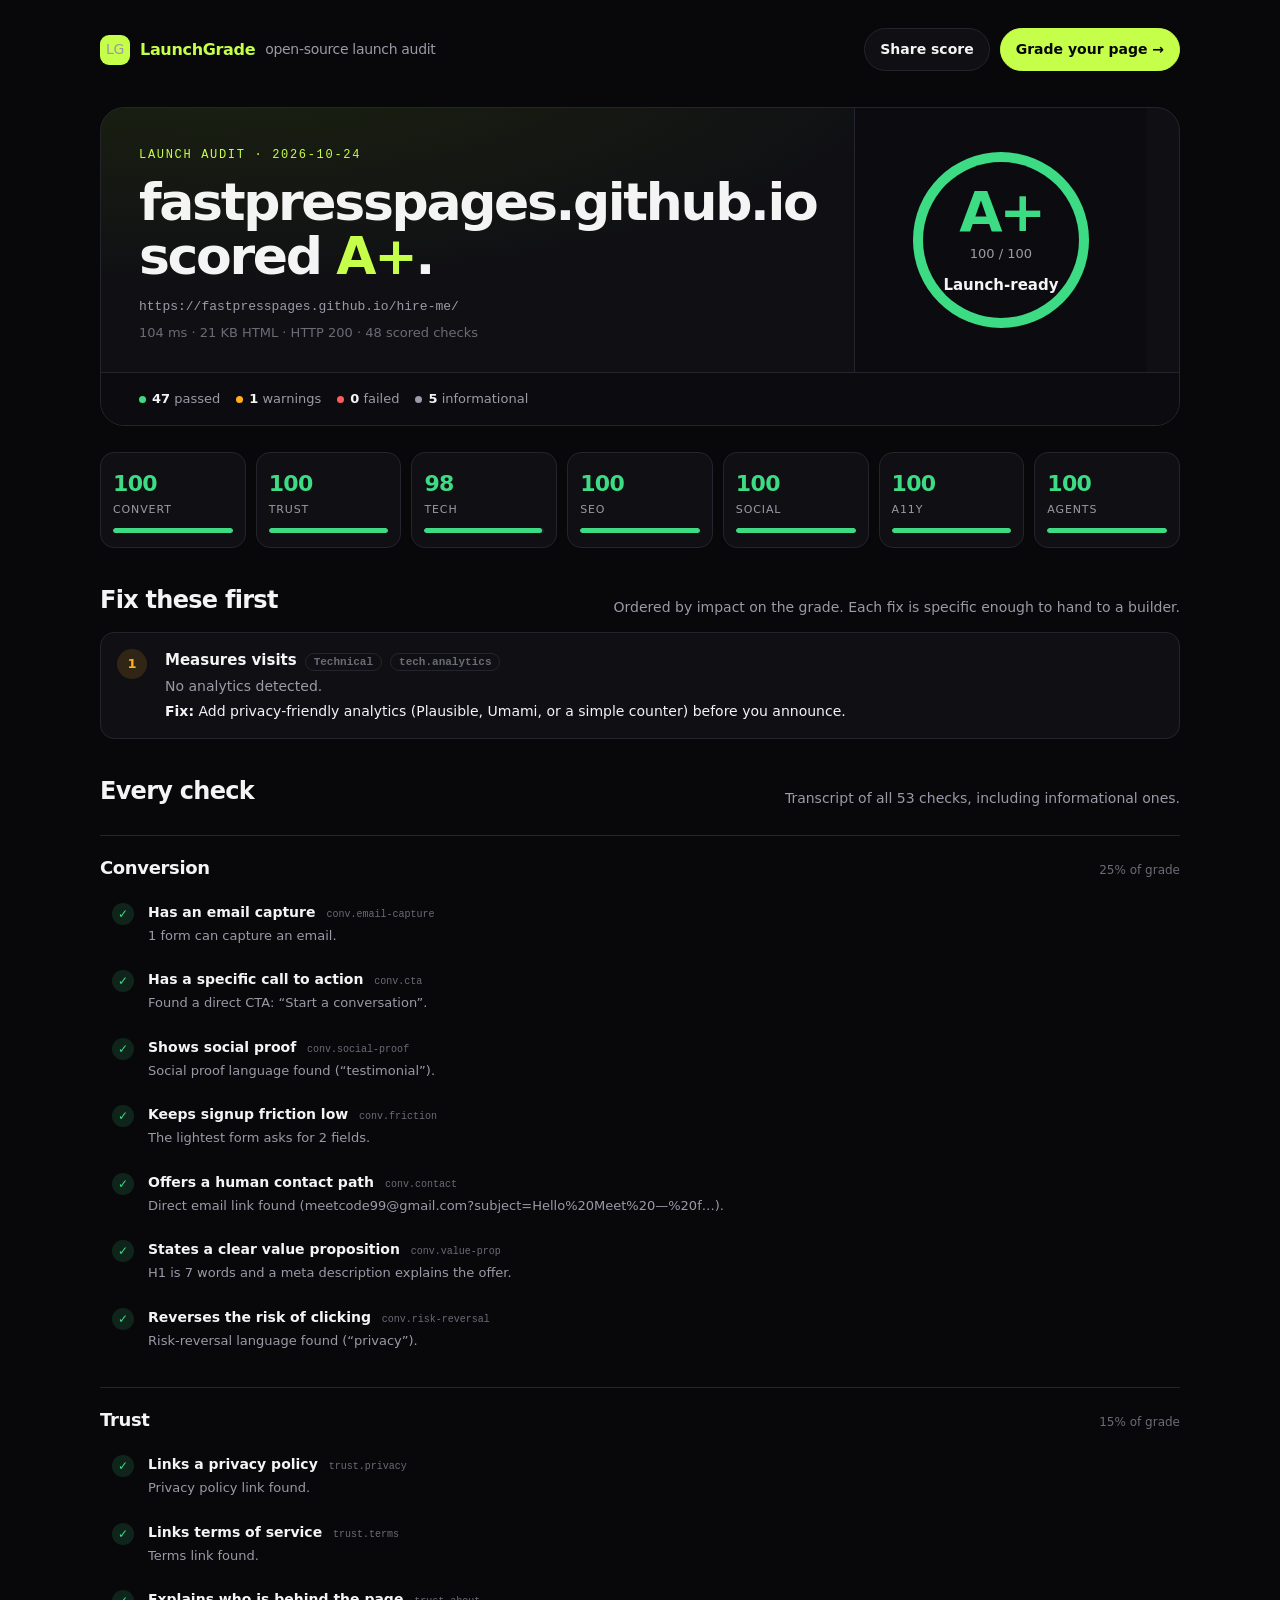
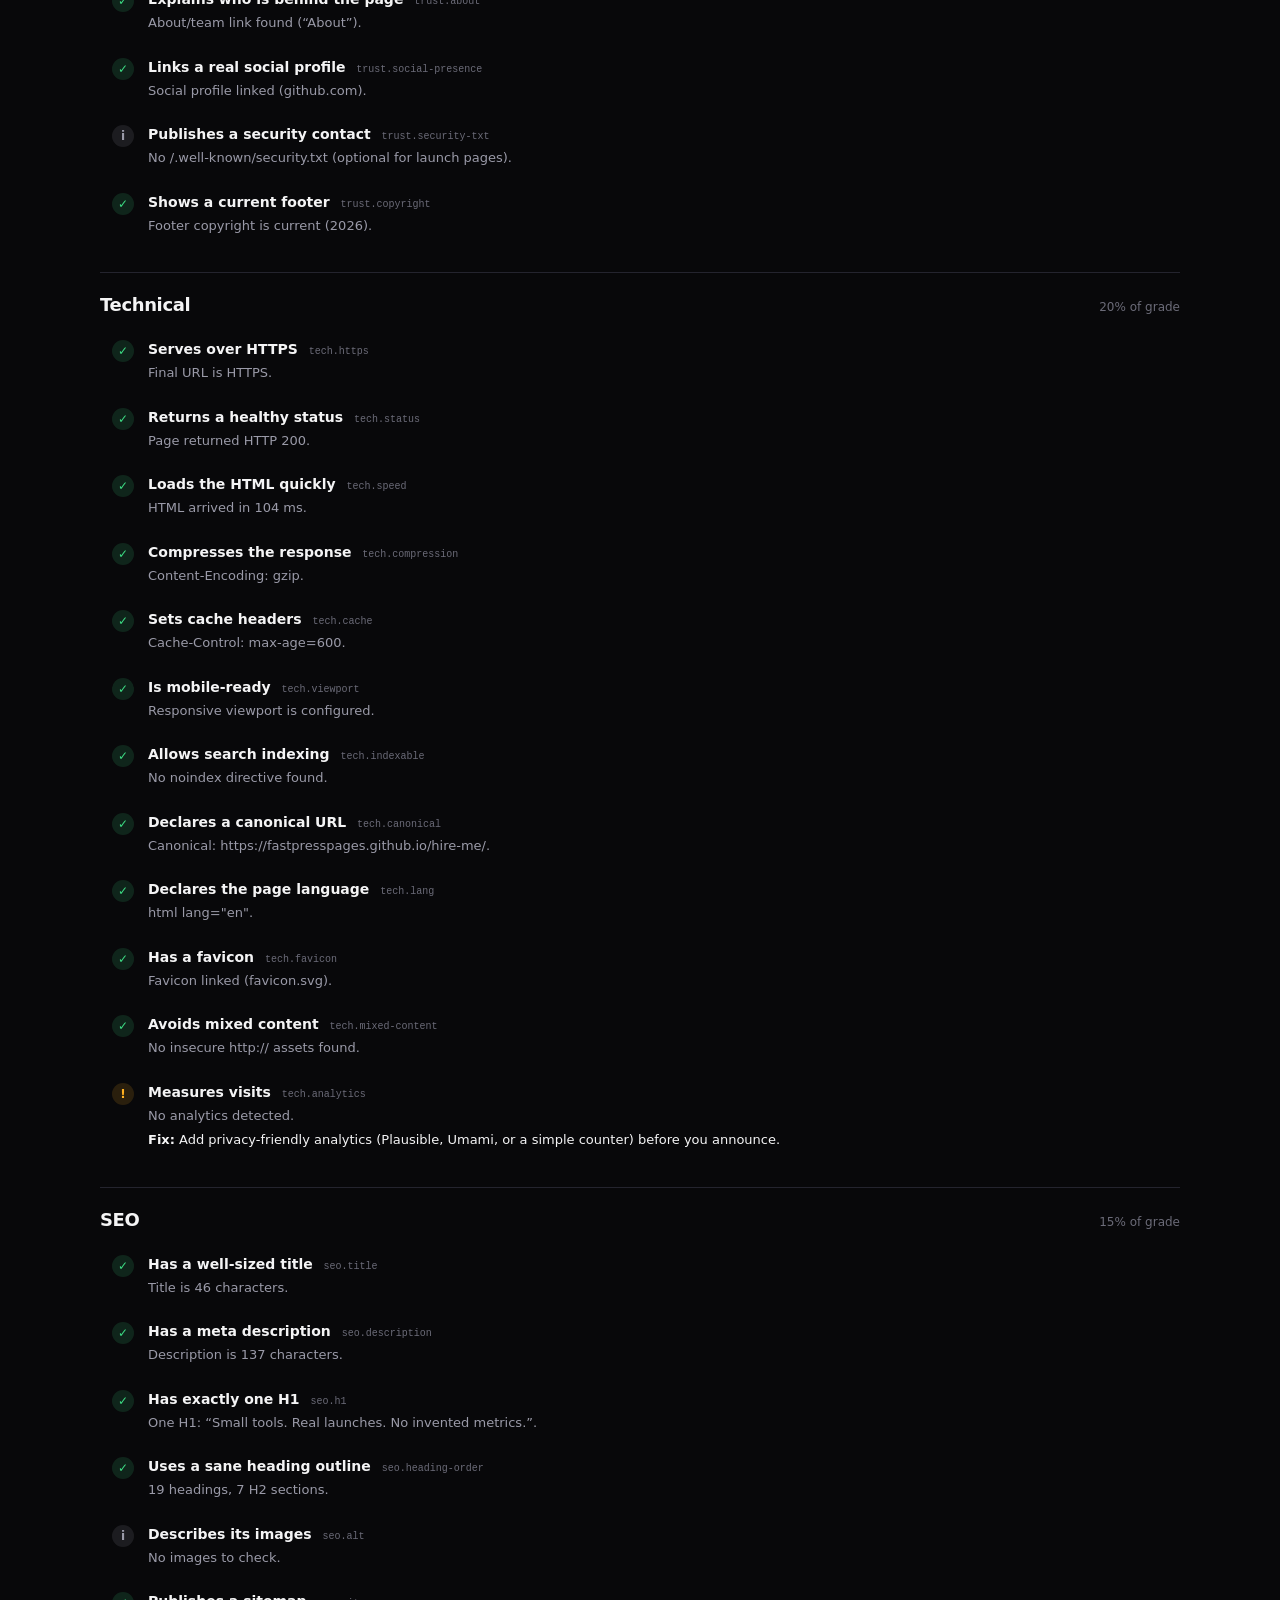
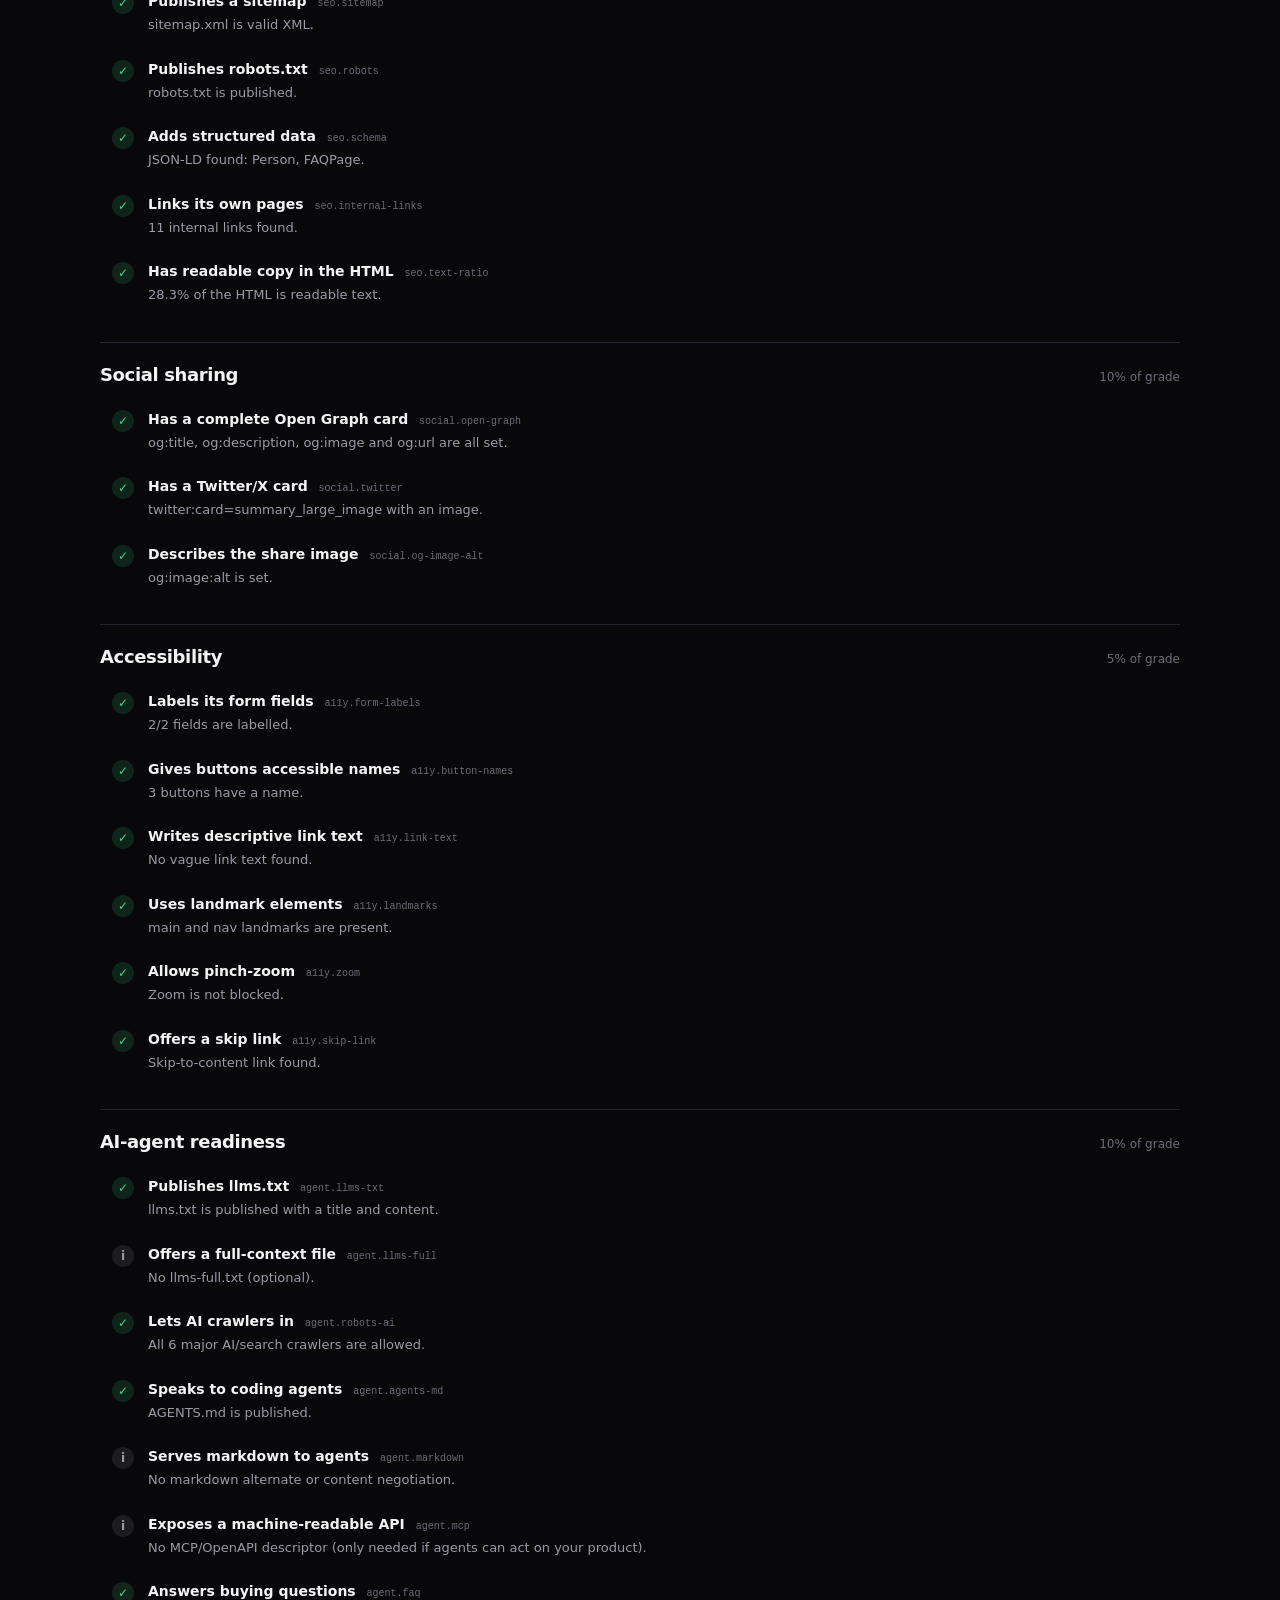
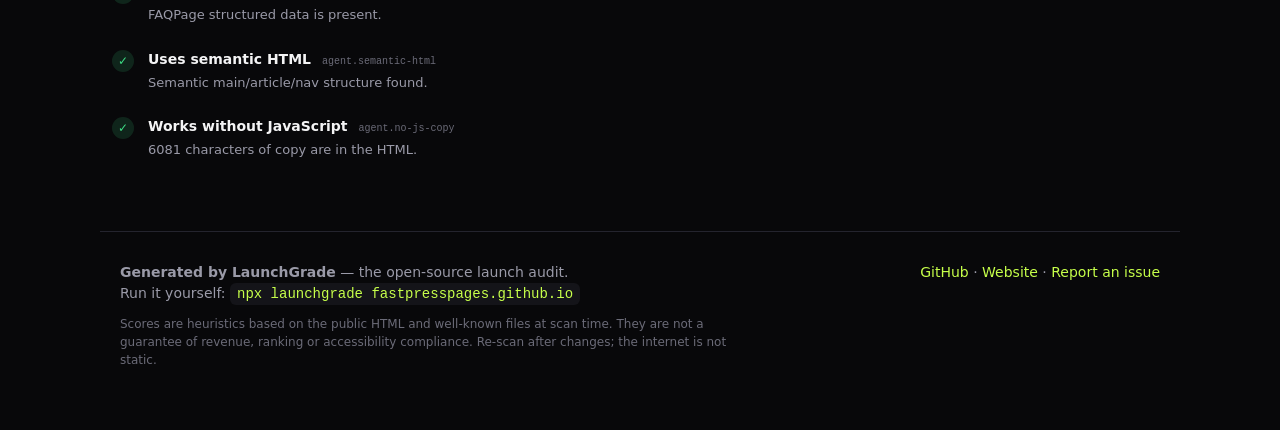
==== samples/hire-me/report.html @ 836956e3 "Publish the A+ 100 audit report and link it from the page" ====
<!doctype html>
<html lang="en">
<head>
<meta charset="utf-8">
<meta name="viewport" content="width=device-width, initial-scale=1">
<title>fastpresspages.github.io — LaunchGrade A+ (100/100)</title>
<meta name="description" content="LaunchGrade report for fastpresspages.github.io: A+, 100/100. Conversion, trust, SEO, social, accessibility and AI-agent readiness.">
<meta property="og:title" content="fastpresspages.github.io scored A+ on LaunchGrade">
<meta property="og:description" content="100/100 — Launch-ready. See every check and the exact fixes.">
<meta name="twitter:card" content="summary_large_image">
<style>
  :root {
    --bg: #08080a; --panel: #101014; --panel2: #15151b; --line: #24242e;
    --text: #f4f4f5; --muted: #9a9aa8; --dim: #6b6b78;
    --lime: #c6ff4a; --green: #3ddc84; --yellow: #ffb020; --orange: #ff7a45; --red: #ff5c5c;
    --violet: #a78bfa;
    --radius: 16px;
  }
  * { box-sizing: border-box; }
  html { scroll-behavior: smooth; }
  body {
    margin: 0; background: var(--bg); color: var(--text);
    font-family: ui-sans-serif, system-ui, -apple-system, "Segoe UI", Roboto, Helvetica, Arial, sans-serif;
    line-height: 1.5; -webkit-font-smoothing: antialiased;
  }
  a { color: var(--lime); text-decoration: none; }
  a:hover { text-decoration: underline; }
  .wrap { width: min(1080px, calc(100% - 40px)); margin: 0 auto; }
  header { padding: 28px 0 10px; display: flex; justify-content: space-between; align-items: center; gap: 16px; flex-wrap: wrap; }
  .brand { display: flex; align-items: center; gap: 10px; font-weight: 800; letter-spacing: -.02em; }
  .mark { width: 30px; height: 30px; border-radius: 9px; background: var(--lime); color: #060608; display: grid; place-items: center; font-weight: 900; }
  .brand span { color: var(--muted); font-weight: 500; font-size: 14px; }
  .actions { display: flex; gap: 10px; flex-wrap: wrap; }
  .btn {
    display: inline-flex; align-items: center; gap: 8px; padding: 10px 15px; border-radius: 999px;
    border: 1px solid var(--line); background: var(--panel); color: var(--text); font-size: 14px; font-weight: 600;
  }
  .btn.primary { background: var(--lime); color: #060608; border-color: var(--lime); }
  .btn:hover { text-decoration: none; border-color: #3a3a48; }
  .hero { margin-top: 26px; border: 1px solid var(--line); background: radial-gradient(1200px 400px at 10% -20%, #1c2410 0%, transparent 60%), var(--panel); border-radius: 24px; overflow: hidden; }
  .hero-top { display: grid; grid-template-columns: 1.5fr .9fr; gap: 0; }
  .hero-copy { padding: 38px 38px 30px; }
  .eyebrow { color: var(--lime); font-family: ui-monospace, SFMono-Regular, Menlo, monospace; font-size: 12px; text-transform: uppercase; letter-spacing: .14em; }
  h1 { font-size: clamp(30px, 5vw, 52px); line-height: 1.03; letter-spacing: -.045em; margin: 12px 0 14px; }
  h1 em { font-style: normal; color: var(--lime); }
  .url { font-family: ui-monospace, SFMono-Regular, Menlo, monospace; font-size: 13px; color: var(--muted); word-break: break-all; }
  .meta { color: var(--dim); font-size: 13px; margin-top: 6px; }
  .hero-score { padding: 30px; display: grid; place-items: center; border-left: 1px solid var(--line); background: #0c0c10; }
  .ring { --pct: 0; --color: var(--green); width: 176px; height: 176px; border-radius: 50%; background: conic-gradient(var(--color) calc(var(--pct) * 1%), #1e1e26 0); display: grid; place-items: center; position: relative; }
  .ring::after { content: ""; position: absolute; inset: 10px; border-radius: 50%; background: #0c0c10; }
  .ring-inner { position: relative; z-index: 1; text-align: center; }
  .grade { font-size: 56px; font-weight: 900; letter-spacing: -.06em; line-height: 1; color: var(--color); }
  .outof { font-size: 13px; color: var(--muted); margin-top: 4px; }
  .label { color: var(--text); font-weight: 700; margin-top: 10px; font-size: 15px; }
  .stats { display: flex; gap: 16px; flex-wrap: wrap; padding: 16px 38px; border-top: 1px solid var(--line); background: #0c0c10; color: var(--muted); font-size: 13px; }
  .stats b { color: var(--text); }
  .dot { width: 7px; height: 7px; border-radius: 50%; display: inline-block; margin-right: 6px; }
  main { padding: 26px 0 60px; }
  .grid { display: grid; grid-template-columns: repeat(7, 1fr); gap: 10px; margin: 0 0 26px; }
  .cat { background: var(--panel); border: 1px solid var(--line); border-radius: 14px; padding: 14px 12px; }
  .cat .n { font-size: 22px; font-weight: 800; letter-spacing: -.03em; }
  .cat .k { font-size: 11px; color: var(--muted); text-transform: uppercase; letter-spacing: .08em; margin-top: 2px; }
  .bar { height: 5px; border-radius: 99px; background: #22222c; margin-top: 10px; overflow: hidden; }
  .bar i { display: block; height: 100%; border-radius: 99px; }
  .section-head { display: flex; align-items: end; justify-content: space-between; gap: 16px; margin: 34px 0 14px; flex-wrap: wrap; }
  .section-head h2 { font-size: 24px; letter-spacing: -.03em; margin: 0; }
  .section-head p { margin: 0; color: var(--muted); font-size: 14px; }
  .fixes { display: grid; gap: 10px; }
  .fix { display: grid; grid-template-columns: 34px 1fr; gap: 14px; border: 1px solid var(--line); background: var(--panel); border-radius: 14px; padding: 16px; }
  .fix .num { width: 30px; height: 30px; border-radius: 50%; display: grid; place-items: center; font-weight: 800; font-size: 13px; }
  .fix.fail .num { background: rgba(255,92,92,.14); color: var(--red); }
  .fix.warn .num { background: rgba(255,176,32,.14); color: var(--yellow); }
  .fix h3 { margin: 0 0 3px; font-size: 15px; }
  .fix p { margin: 4px 0 0; color: var(--muted); font-size: 14px; }
  .fix .do { color: var(--text); }
  .tag { font-family: ui-monospace, SFMono-Regular, Menlo, monospace; font-size: 11px; color: var(--dim); border: 1px solid var(--line); border-radius: 999px; padding: 2px 8px; margin-left: 8px; white-space: nowrap; }
  .check-group { border-top: 1px solid var(--line); padding-top: 18px; margin-top: 26px; }
  .group-head { display: flex; justify-content: space-between; align-items: baseline; gap: 12px; }
  .group-head h3 { margin: 0; font-size: 18px; letter-spacing: -.02em; }
  .group-head span { color: var(--dim); font-size: 12px; }
  .check-list { display: grid; gap: 2px; margin-top: 10px; }
  .check { display: grid; grid-template-columns: 26px 1fr; gap: 10px; padding: 11px 12px; border-radius: 10px; }
  .check:hover { background: var(--panel); }
  .check .status { width: 22px; height: 22px; border-radius: 50%; display: grid; place-items: center; font-size: 12px; font-weight: 800; margin-top: 1px; }
  .check.pass .status { background: rgba(61,220,132,.14); color: var(--green); }
  .check.warn .status { background: rgba(255,176,32,.14); color: var(--yellow); }
  .check.fail .status { background: rgba(255,92,92,.14); color: var(--red); }
  .check.info .status { background: rgba(154,154,168,.14); color: var(--muted); }
  .check.skip .status { background: #1a1a22; color: var(--dim); }
  .check h4 { margin: 0; font-size: 14px; font-weight: 600; }
  .check h4 code { font-size: 10px; color: var(--dim); font-weight: 400; margin-left: 6px; }
  .check p { margin: 3px 0 0; color: var(--muted); font-size: 13px; }
  .check .fix { display: block; border: 0; background: none; padding: 0; margin-top: 5px; color: var(--text); font-size: 13px; grid-template-columns: none; }
  footer { border-top: 1px solid var(--line); padding: 30px 0 50px; color: var(--muted); font-size: 14px; }
  footer .wrap { display: flex; justify-content: space-between; gap: 24px; flex-wrap: wrap; }
  footer code { color: var(--lime); background: #141419; padding: 3px 7px; border-radius: 6px; }
  .fine { color: var(--dim); font-size: 12px; max-width: 620px; margin-top: 10px; }
  @media (max-width: 860px) {
    .hero-top { grid-template-columns: 1fr; }
    .hero-score { border-left: 0; border-top: 1px solid var(--line); }
    .grid { grid-template-columns: repeat(3, 1fr); }
  }
  @media (max-width: 520px) {
    .wrap { width: min(100% - 24px, 1080px); }
    .hero-copy { padding: 26px 22px; }
    .grid { grid-template-columns: repeat(2, 1fr); }
    .stats { padding: 14px 22px; }
    .check { grid-template-columns: 22px 1fr; padding: 10px 4px; }
  }
  @media print {
    body { background: #fff; color: #111; }
    .hero, .cat, .fix, .check-group { break-inside: avoid; }
    .actions { display: none; }
  }
</style>
</head>
<body>
<div class="wrap">
  <header>
    <a class="brand" href="https://github.com/fastpresspages/launchgrade">
      <span class="mark">LG</span> LaunchGrade <span>open-source launch audit</span>
    </a>
    <div class="actions">
      <a class="btn" href="https://twitter.com/intent/tweet?text=My%20launch%20page%20scored%20A%2B%20(100%2F100)%20on%20LaunchGrade.%0A%0AGrade%20yours%20in%2060%20seconds%3A&url=https%3A%2F%2Ffastpresspages.github.io%2Fhire-me%2F" target="_blank" rel="noopener">Share score</a>
      <a class="btn primary" href="https://fastpresspages.github.io/launchgrade/">Grade your page →</a>
    </div>
  </header>

  <section class="hero">
    <div class="hero-top">
      <div class="hero-copy">
        <div class="eyebrow">Launch audit · 2026-10-24</div>
        <h1>fastpresspages.github.io scored <em>A+</em>.</h1>
        <div class="url">https://fastpresspages.github.io/hire-me/</div>
        <div class="meta">104 ms · 21 KB HTML · HTTP 200 · 48 scored checks</div>
      </div>
      <div class="hero-score">
        <div class="ring" style="--pct:100;--color:#3ddc84">
          <div class="ring-inner">
            <div class="grade">A+</div>
            <div class="outof">100 / 100</div>
            <div class="label">Launch-ready</div>
          </div>
        </div>
      </div>
    </div>
    <div class="stats">
      <span><span class="dot" style="background:var(--green)"></span><b>47</b> passed</span>
      <span><span class="dot" style="background:var(--yellow)"></span><b>1</b> warnings</span>
      <span><span class="dot" style="background:var(--red)"></span><b>0</b> failed</span>
      <span><span class="dot" style="background:var(--muted)"></span><b>5</b> informational</span>
    </div>
  </section>

  <main>
    <div class="grid">
      
        <div class="cat">
          <div class="n" style="color:#3ddc84">100</div>
          <div class="k">Convert</div>
          <div class="bar"><i style="width:100%;background:#3ddc84"></i></div>
        </div>
        <div class="cat">
          <div class="n" style="color:#3ddc84">100</div>
          <div class="k">Trust</div>
          <div class="bar"><i style="width:100%;background:#3ddc84"></i></div>
        </div>
        <div class="cat">
          <div class="n" style="color:#3ddc84">98</div>
          <div class="k">Tech</div>
          <div class="bar"><i style="width:98%;background:#3ddc84"></i></div>
        </div>
        <div class="cat">
          <div class="n" style="color:#3ddc84">100</div>
          <div class="k">SEO</div>
          <div class="bar"><i style="width:100%;background:#3ddc84"></i></div>
        </div>
        <div class="cat">
          <div class="n" style="color:#3ddc84">100</div>
          <div class="k">Social</div>
          <div class="bar"><i style="width:100%;background:#3ddc84"></i></div>
        </div>
        <div class="cat">
          <div class="n" style="color:#3ddc84">100</div>
          <div class="k">A11y</div>
          <div class="bar"><i style="width:100%;background:#3ddc84"></i></div>
        </div>
        <div class="cat">
          <div class="n" style="color:#3ddc84">100</div>
          <div class="k">Agents</div>
          <div class="bar"><i style="width:100%;background:#3ddc84"></i></div>
        </div>
    </div>

    <div class="section-head">
      <h2>Fix these first</h2>
      <p>Ordered by impact on the grade. Each fix is specific enough to hand to a builder.</p>
    </div>
    <div class="fixes">
      
        <article class="fix warn">
          <div class="num">1</div>
          <div>
            <h3>Measures visits<span class="tag">Technical</span><span class="tag">tech.analytics</span></h3>
            <p>No analytics detected.</p>
            <p class="do"><b>Fix:</b> Add privacy-friendly analytics (Plausible, Umami, or a simple counter) before you announce.</p>
          </div>
        </article>
    </div>

    <div class="section-head" id="all">
      <h2>Every check</h2>
      <p>Transcript of all 53 checks, including informational ones.</p>
    </div>
    
      <section class="check-group">
        <div class="group-head">
          <h3>Conversion</h3>
          <span>25% of grade</span>
        </div>
        <div class="check-list">
          
            <article class="check pass">
              <span class="status" aria-label="pass">✓</span>
              <div>
                <h4>Has an email capture <code>conv.email-capture</code></h4>
                <p>1 form can capture an email.</p>
                
              </div>
            </article>
            <article class="check pass">
              <span class="status" aria-label="pass">✓</span>
              <div>
                <h4>Has a specific call to action <code>conv.cta</code></h4>
                <p>Found a direct CTA: “Start a conversation”.</p>
                
              </div>
            </article>
            <article class="check pass">
              <span class="status" aria-label="pass">✓</span>
              <div>
                <h4>Shows social proof <code>conv.social-proof</code></h4>
                <p>Social proof language found (“testimonial”).</p>
                
              </div>
            </article>
            <article class="check pass">
              <span class="status" aria-label="pass">✓</span>
              <div>
                <h4>Keeps signup friction low <code>conv.friction</code></h4>
                <p>The lightest form asks for 2 fields.</p>
                
              </div>
            </article>
            <article class="check pass">
              <span class="status" aria-label="pass">✓</span>
              <div>
                <h4>Offers a human contact path <code>conv.contact</code></h4>
                <p>Direct email link found (meetcode99@gmail.com?subject=Hello%20Meet%20—%20f…).</p>
                
              </div>
            </article>
            <article class="check pass">
              <span class="status" aria-label="pass">✓</span>
              <div>
                <h4>States a clear value proposition <code>conv.value-prop</code></h4>
                <p>H1 is 7 words and a meta description explains the offer.</p>
                
              </div>
            </article>
            <article class="check pass">
              <span class="status" aria-label="pass">✓</span>
              <div>
                <h4>Reverses the risk of clicking <code>conv.risk-reversal</code></h4>
                <p>Risk-reversal language found (“privacy”).</p>
                
              </div>
            </article>
        </div>
      </section>
      <section class="check-group">
        <div class="group-head">
          <h3>Trust</h3>
          <span>15% of grade</span>
        </div>
        <div class="check-list">
          
            <article class="check pass">
              <span class="status" aria-label="pass">✓</span>
              <div>
                <h4>Links a privacy policy <code>trust.privacy</code></h4>
                <p>Privacy policy link found.</p>
                
              </div>
            </article>
            <article class="check pass">
              <span class="status" aria-label="pass">✓</span>
              <div>
                <h4>Links terms of service <code>trust.terms</code></h4>
                <p>Terms link found.</p>
                
              </div>
            </article>
            <article class="check pass">
              <span class="status" aria-label="pass">✓</span>
              <div>
                <h4>Explains who is behind the page <code>trust.about</code></h4>
                <p>About/team link found (“About”).</p>
                
              </div>
            </article>
            <article class="check pass">
              <span class="status" aria-label="pass">✓</span>
              <div>
                <h4>Links a real social profile <code>trust.social-presence</code></h4>
                <p>Social profile linked (github.com).</p>
                
              </div>
            </article>
            <article class="check info">
              <span class="status" aria-label="info">i</span>
              <div>
                <h4>Publishes a security contact <code>trust.security-txt</code></h4>
                <p>No /.well-known/security.txt (optional for launch pages).</p>
                
              </div>
            </article>
            <article class="check pass">
              <span class="status" aria-label="pass">✓</span>
              <div>
                <h4>Shows a current footer <code>trust.copyright</code></h4>
                <p>Footer copyright is current (2026).</p>
                
              </div>
            </article>
        </div>
      </section>
      <section class="check-group">
        <div class="group-head">
          <h3>Technical</h3>
          <span>20% of grade</span>
        </div>
        <div class="check-list">
          
            <article class="check pass">
              <span class="status" aria-label="pass">✓</span>
              <div>
                <h4>Serves over HTTPS <code>tech.https</code></h4>
                <p>Final URL is HTTPS.</p>
                
              </div>
            </article>
            <article class="check pass">
              <span class="status" aria-label="pass">✓</span>
              <div>
                <h4>Returns a healthy status <code>tech.status</code></h4>
                <p>Page returned HTTP 200.</p>
                
              </div>
            </article>
            <article class="check pass">
              <span class="status" aria-label="pass">✓</span>
              <div>
                <h4>Loads the HTML quickly <code>tech.speed</code></h4>
                <p>HTML arrived in 104 ms.</p>
                
              </div>
            </article>
            <article class="check pass">
              <span class="status" aria-label="pass">✓</span>
              <div>
                <h4>Compresses the response <code>tech.compression</code></h4>
                <p>Content-Encoding: gzip.</p>
                
              </div>
            </article>
            <article class="check pass">
              <span class="status" aria-label="pass">✓</span>
              <div>
                <h4>Sets cache headers <code>tech.cache</code></h4>
                <p>Cache-Control: max-age=600.</p>
                
              </div>
            </article>
            <article class="check pass">
              <span class="status" aria-label="pass">✓</span>
              <div>
                <h4>Is mobile-ready <code>tech.viewport</code></h4>
                <p>Responsive viewport is configured.</p>
                
              </div>
            </article>
            <article class="check pass">
              <span class="status" aria-label="pass">✓</span>
              <div>
                <h4>Allows search indexing <code>tech.indexable</code></h4>
                <p>No noindex directive found.</p>
                
              </div>
            </article>
            <article class="check pass">
              <span class="status" aria-label="pass">✓</span>
              <div>
                <h4>Declares a canonical URL <code>tech.canonical</code></h4>
                <p>Canonical: https://fastpresspages.github.io/hire-me/.</p>
                
              </div>
            </article>
            <article class="check pass">
              <span class="status" aria-label="pass">✓</span>
              <div>
                <h4>Declares the page language <code>tech.lang</code></h4>
                <p>html lang=&quot;en&quot;.</p>
                
              </div>
            </article>
            <article class="check pass">
              <span class="status" aria-label="pass">✓</span>
              <div>
                <h4>Has a favicon <code>tech.favicon</code></h4>
                <p>Favicon linked (favicon.svg).</p>
                
              </div>
            </article>
            <article class="check pass">
              <span class="status" aria-label="pass">✓</span>
              <div>
                <h4>Avoids mixed content <code>tech.mixed-content</code></h4>
                <p>No insecure http:// assets found.</p>
                
              </div>
            </article>
            <article class="check warn">
              <span class="status" aria-label="warn">!</span>
              <div>
                <h4>Measures visits <code>tech.analytics</code></h4>
                <p>No analytics detected.</p>
                <p class="fix"><b>Fix:</b> Add privacy-friendly analytics (Plausible, Umami, or a simple counter) before you announce.</p>
              </div>
            </article>
        </div>
      </section>
      <section class="check-group">
        <div class="group-head">
          <h3>SEO</h3>
          <span>15% of grade</span>
        </div>
        <div class="check-list">
          
            <article class="check pass">
              <span class="status" aria-label="pass">✓</span>
              <div>
                <h4>Has a well-sized title <code>seo.title</code></h4>
                <p>Title is 46 characters.</p>
                
              </div>
            </article>
            <article class="check pass">
              <span class="status" aria-label="pass">✓</span>
              <div>
                <h4>Has a meta description <code>seo.description</code></h4>
                <p>Description is 137 characters.</p>
                
              </div>
            </article>
            <article class="check pass">
              <span class="status" aria-label="pass">✓</span>
              <div>
                <h4>Has exactly one H1 <code>seo.h1</code></h4>
                <p>One H1: “Small tools. Real launches. No invented metrics.”.</p>
                
              </div>
            </article>
            <article class="check pass">
              <span class="status" aria-label="pass">✓</span>
              <div>
                <h4>Uses a sane heading outline <code>seo.heading-order</code></h4>
                <p>19 headings, 7 H2 sections.</p>
                
              </div>
            </article>
            <article class="check info">
              <span class="status" aria-label="info">i</span>
              <div>
                <h4>Describes its images <code>seo.alt</code></h4>
                <p>No images to check.</p>
                
              </div>
            </article>
            <article class="check pass">
              <span class="status" aria-label="pass">✓</span>
              <div>
                <h4>Publishes a sitemap <code>seo.sitemap</code></h4>
                <p>sitemap.xml is valid XML.</p>
                
              </div>
            </article>
            <article class="check pass">
              <span class="status" aria-label="pass">✓</span>
              <div>
                <h4>Publishes robots.txt <code>seo.robots</code></h4>
                <p>robots.txt is published.</p>
                
              </div>
            </article>
            <article class="check pass">
              <span class="status" aria-label="pass">✓</span>
              <div>
                <h4>Adds structured data <code>seo.schema</code></h4>
                <p>JSON-LD found: Person, FAQPage.</p>
                
              </div>
            </article>
            <article class="check pass">
              <span class="status" aria-label="pass">✓</span>
              <div>
                <h4>Links its own pages <code>seo.internal-links</code></h4>
                <p>11 internal links found.</p>
                
              </div>
            </article>
            <article class="check pass">
              <span class="status" aria-label="pass">✓</span>
              <div>
                <h4>Has readable copy in the HTML <code>seo.text-ratio</code></h4>
                <p>28.3% of the HTML is readable text.</p>
                
              </div>
            </article>
        </div>
      </section>
      <section class="check-group">
        <div class="group-head">
          <h3>Social sharing</h3>
          <span>10% of grade</span>
        </div>
        <div class="check-list">
          
            <article class="check pass">
              <span class="status" aria-label="pass">✓</span>
              <div>
                <h4>Has a complete Open Graph card <code>social.open-graph</code></h4>
                <p>og:title, og:description, og:image and og:url are all set.</p>
                
              </div>
            </article>
            <article class="check pass">
              <span class="status" aria-label="pass">✓</span>
              <div>
                <h4>Has a Twitter/X card <code>social.twitter</code></h4>
                <p>twitter:card=summary_large_image with an image.</p>
                
              </div>
            </article>
            <article class="check pass">
              <span class="status" aria-label="pass">✓</span>
              <div>
                <h4>Describes the share image <code>social.og-image-alt</code></h4>
                <p>og:image:alt is set.</p>
                
              </div>
            </article>
        </div>
      </section>
      <section class="check-group">
        <div class="group-head">
          <h3>Accessibility</h3>
          <span>5% of grade</span>
        </div>
        <div class="check-list">
          
            <article class="check pass">
              <span class="status" aria-label="pass">✓</span>
              <div>
                <h4>Labels its form fields <code>a11y.form-labels</code></h4>
                <p>2/2 fields are labelled.</p>
                
              </div>
            </article>
            <article class="check pass">
              <span class="status" aria-label="pass">✓</span>
              <div>
                <h4>Gives buttons accessible names <code>a11y.button-names</code></h4>
                <p>3 buttons have a name.</p>
                
              </div>
            </article>
            <article class="check pass">
              <span class="status" aria-label="pass">✓</span>
              <div>
                <h4>Writes descriptive link text <code>a11y.link-text</code></h4>
                <p>No vague link text found.</p>
                
              </div>
            </article>
            <article class="check pass">
              <span class="status" aria-label="pass">✓</span>
              <div>
                <h4>Uses landmark elements <code>a11y.landmarks</code></h4>
                <p>main and nav landmarks are present.</p>
                
              </div>
            </article>
            <article class="check pass">
              <span class="status" aria-label="pass">✓</span>
              <div>
                <h4>Allows pinch-zoom <code>a11y.zoom</code></h4>
                <p>Zoom is not blocked.</p>
                
              </div>
            </article>
            <article class="check pass">
              <span class="status" aria-label="pass">✓</span>
              <div>
                <h4>Offers a skip link <code>a11y.skip-link</code></h4>
                <p>Skip-to-content link found.</p>
                
              </div>
            </article>
        </div>
      </section>
      <section class="check-group">
        <div class="group-head">
          <h3>AI-agent readiness</h3>
          <span>10% of grade</span>
        </div>
        <div class="check-list">
          
            <article class="check pass">
              <span class="status" aria-label="pass">✓</span>
              <div>
                <h4>Publishes llms.txt <code>agent.llms-txt</code></h4>
                <p>llms.txt is published with a title and content.</p>
                
              </div>
            </article>
            <article class="check info">
              <span class="status" aria-label="info">i</span>
              <div>
                <h4>Offers a full-context file <code>agent.llms-full</code></h4>
                <p>No llms-full.txt (optional).</p>
                
              </div>
            </article>
            <article class="check pass">
              <span class="status" aria-label="pass">✓</span>
              <div>
                <h4>Lets AI crawlers in <code>agent.robots-ai</code></h4>
                <p>All 6 major AI/search crawlers are allowed.</p>
                
              </div>
            </article>
            <article class="check pass">
              <span class="status" aria-label="pass">✓</span>
              <div>
                <h4>Speaks to coding agents <code>agent.agents-md</code></h4>
                <p>AGENTS.md is published.</p>
                
              </div>
            </article>
            <article class="check info">
              <span class="status" aria-label="info">i</span>
              <div>
                <h4>Serves markdown to agents <code>agent.markdown</code></h4>
                <p>No markdown alternate or content negotiation.</p>
                
              </div>
            </article>
            <article class="check info">
              <span class="status" aria-label="info">i</span>
              <div>
                <h4>Exposes a machine-readable API <code>agent.mcp</code></h4>
                <p>No MCP/OpenAPI descriptor (only needed if agents can act on your product).</p>
                
              </div>
            </article>
            <article class="check pass">
              <span class="status" aria-label="pass">✓</span>
              <div>
                <h4>Answers buying questions <code>agent.faq</code></h4>
                <p>FAQPage structured data is present.</p>
                
              </div>
            </article>
            <article class="check pass">
              <span class="status" aria-label="pass">✓</span>
              <div>
                <h4>Uses semantic HTML <code>agent.semantic-html</code></h4>
                <p>Semantic main/article/nav structure found.</p>
                
              </div>
            </article>
            <article class="check pass">
              <span class="status" aria-label="pass">✓</span>
              <div>
                <h4>Works without JavaScript <code>agent.no-js-copy</code></h4>
                <p>6081 characters of copy are in the HTML.</p>
                
              </div>
            </article>
        </div>
      </section>
  </main>

  <footer>
    <div class="wrap">
      <div>
        <strong>Generated by LaunchGrade</strong> — the open-source launch audit.<br>
        Run it yourself: <code>npx launchgrade fastpresspages.github.io</code>
        <p class="fine">Scores are heuristics based on the public HTML and well-known files at scan time. They are not a guarantee of revenue, ranking or accessibility compliance. Re-scan after changes; the internet is not static.</p>
      </div>
      <div>
        <a href="https://github.com/fastpresspages/launchgrade">GitHub</a> ·
        <a href="https://fastpresspages.github.io/launchgrade/">Website</a> ·
        <a href="https://github.com/fastpresspages/launchgrade/issues">Report an issue</a>
      </div>
    </div>
  </footer>
</div>
</body>
</html>
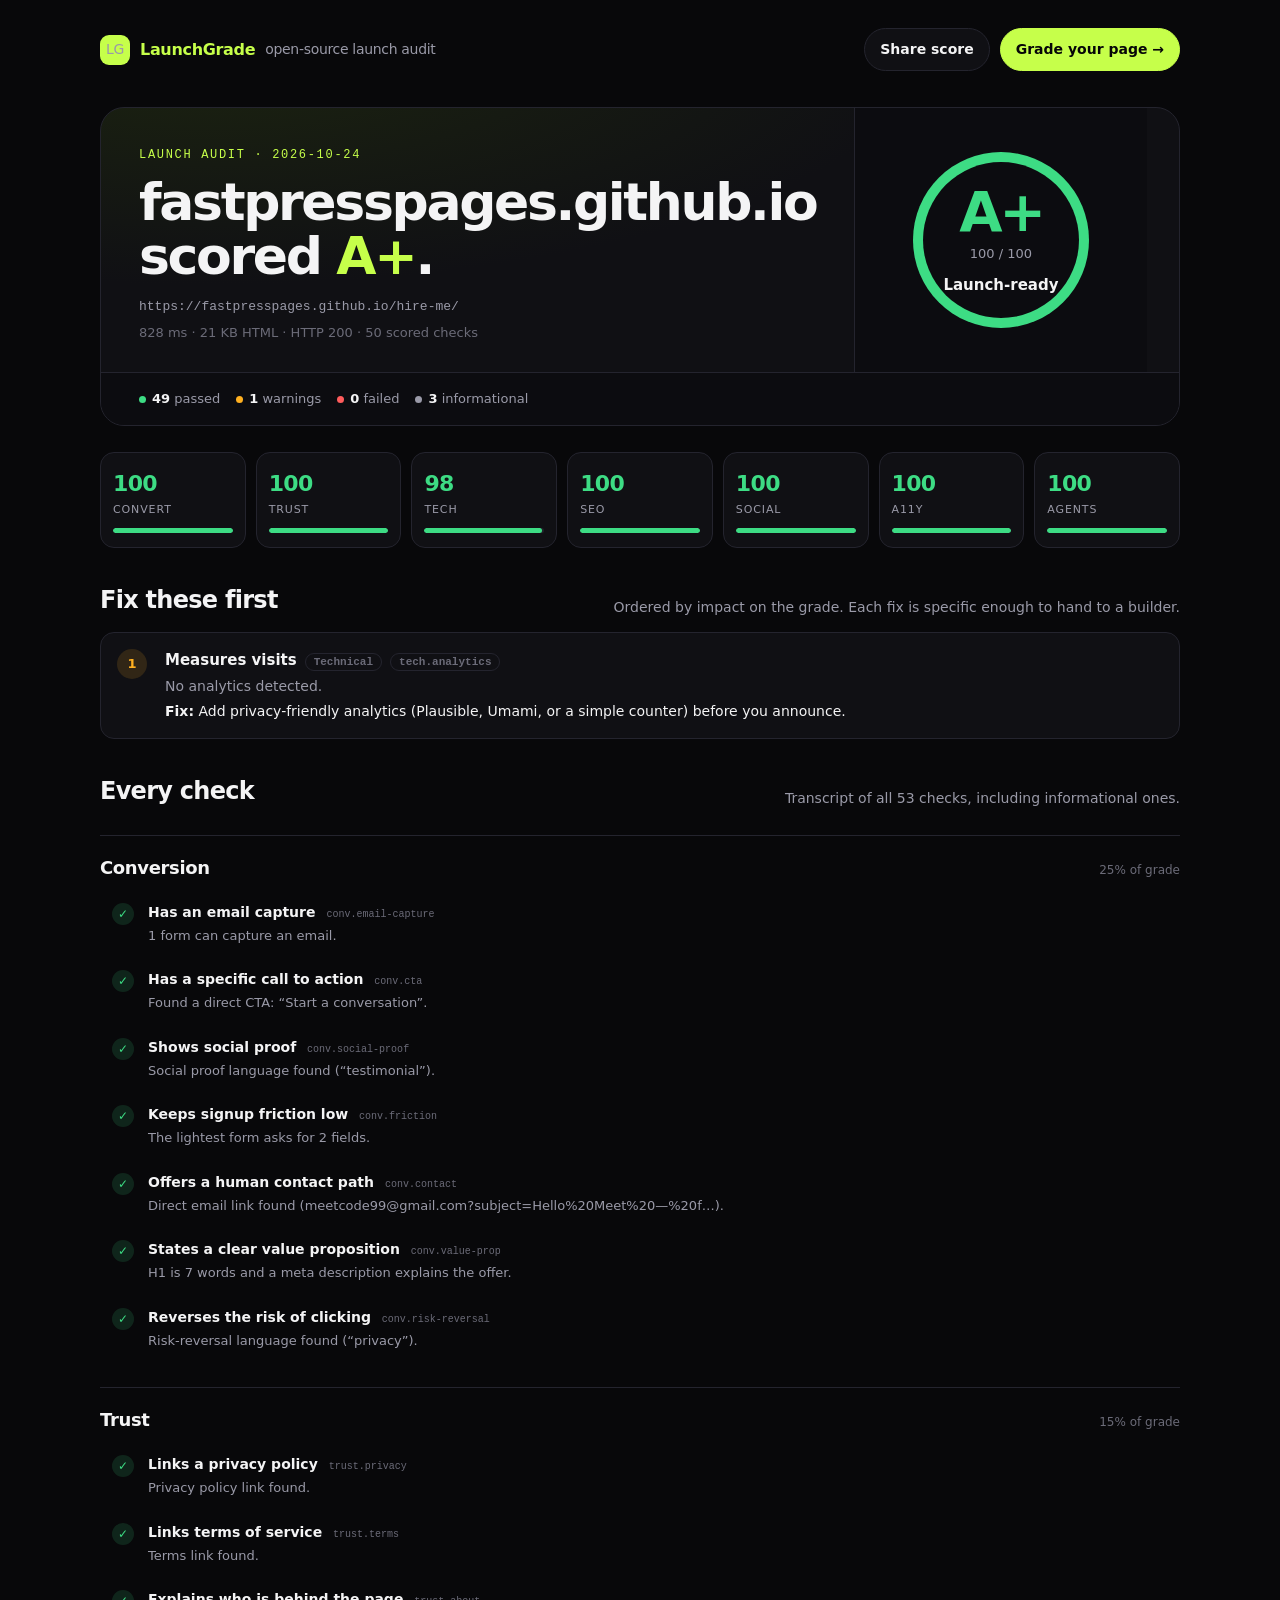
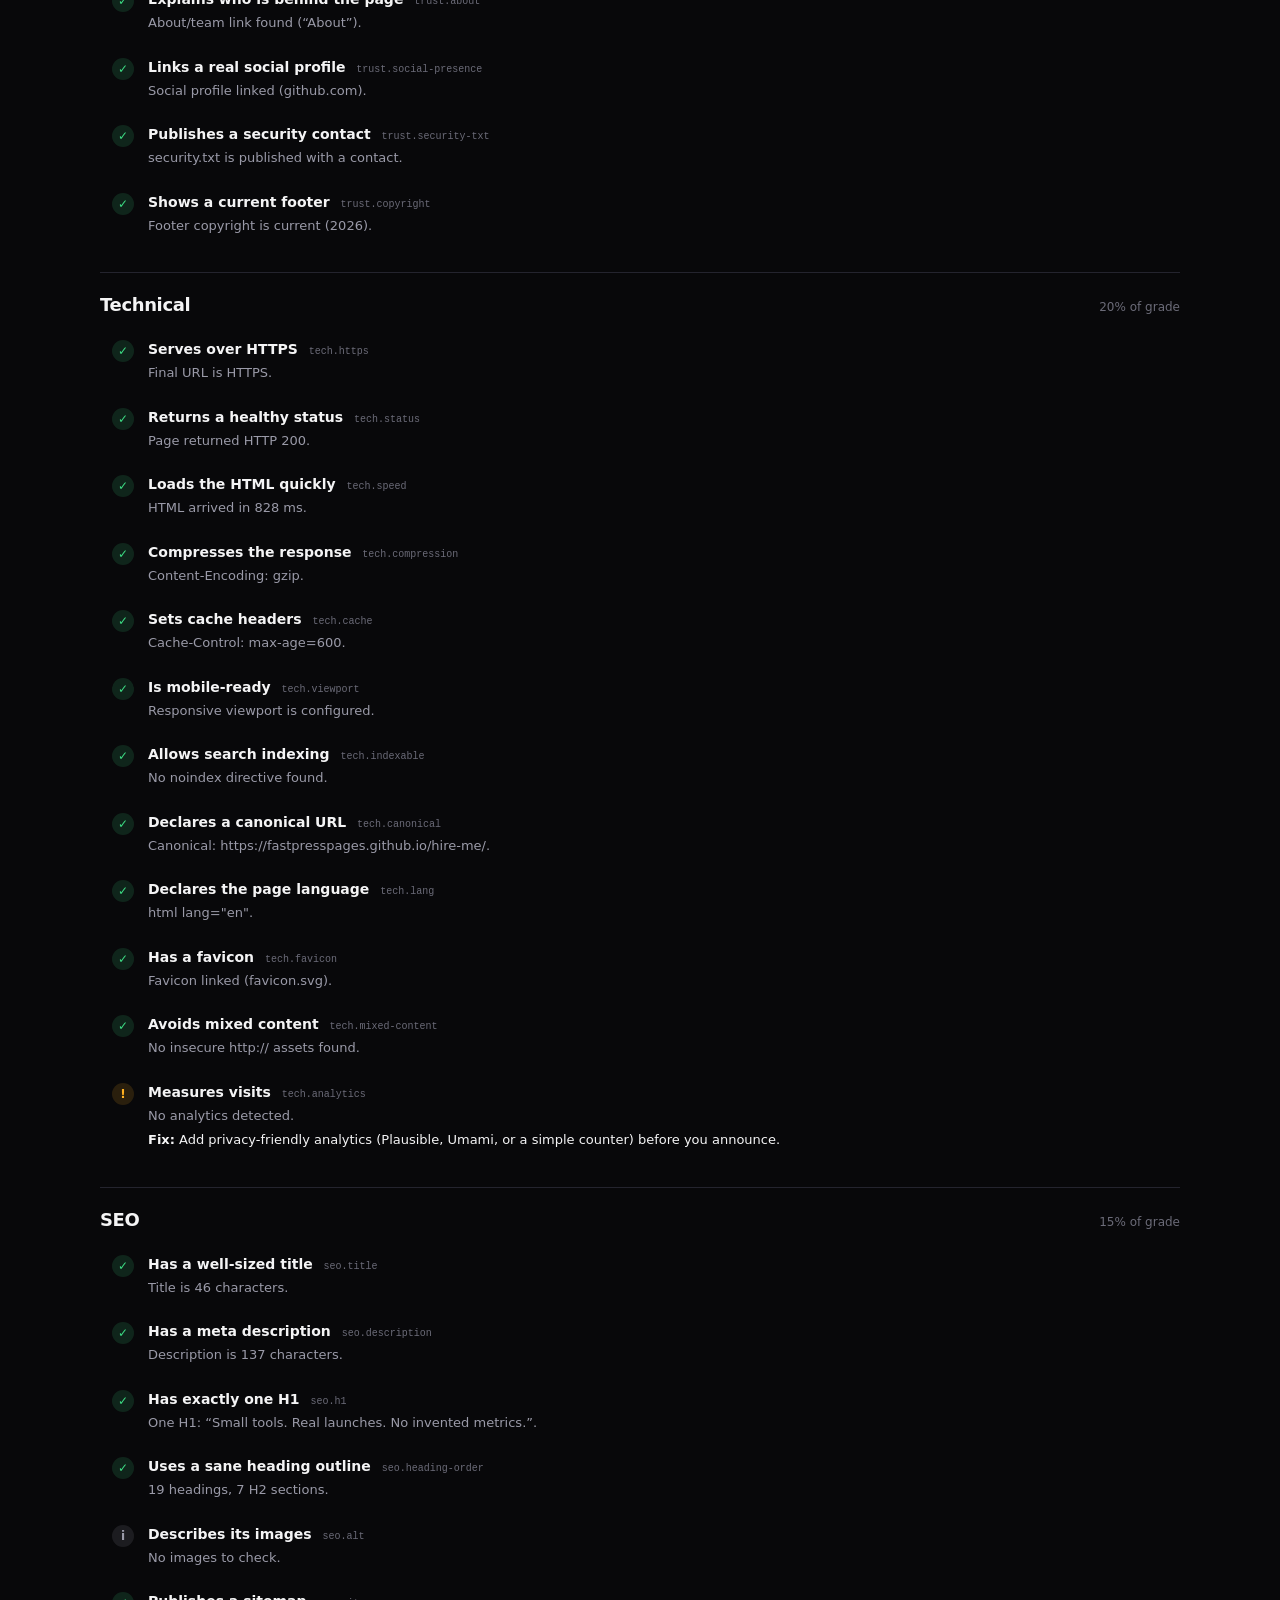
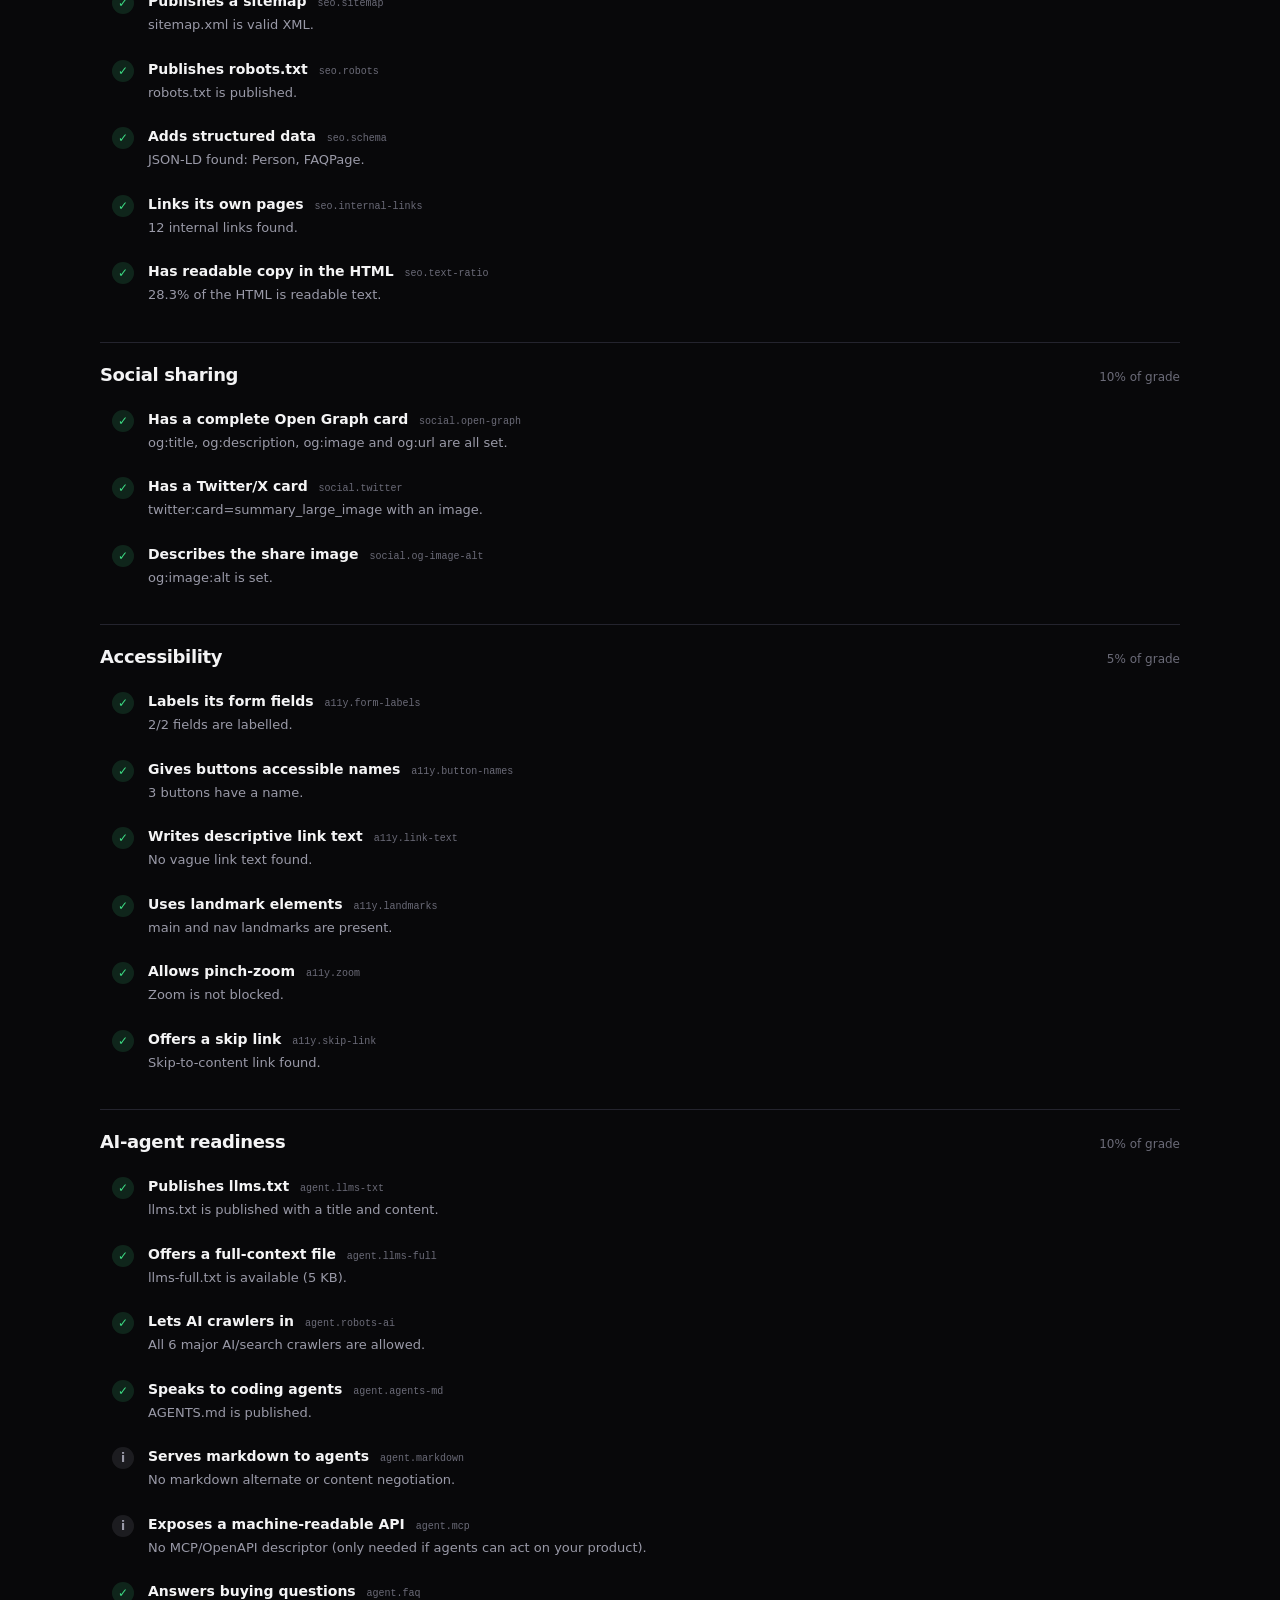
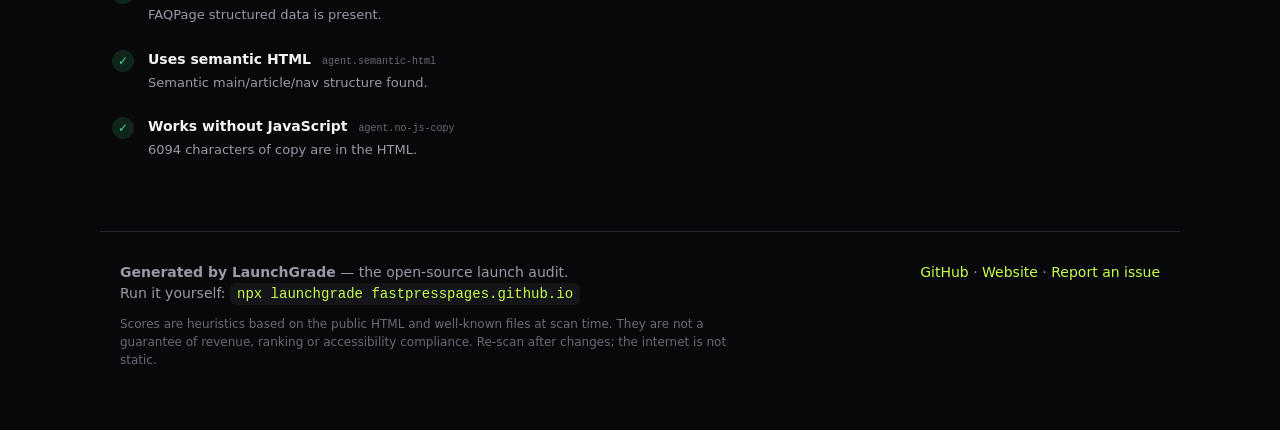
==== commit c496d660: "Refresh the public audit after the agent files" ====
--- a/samples/hire-me/report.html
+++ b/samples/hire-me/report.html
@@ -132,7 +132,7 @@
         <div class="eyebrow">Launch audit · 2026-10-24</div>
         <h1>fastpresspages.github.io scored <em>A+</em>.</h1>
         <div class="url">https://fastpresspages.github.io/hire-me/</div>
-        <div class="meta">104 ms · 21 KB HTML · HTTP 200 · 48 scored checks</div>
+        <div class="meta">828 ms · 21 KB HTML · HTTP 200 · 50 scored checks</div>
       </div>
       <div class="hero-score">
         <div class="ring" style="--pct:100;--color:#3ddc84">
@@ -145,10 +145,10 @@
       </div>
     </div>
     <div class="stats">
-      <span><span class="dot" style="background:var(--green)"></span><b>47</b> passed</span>
+      <span><span class="dot" style="background:var(--green)"></span><b>49</b> passed</span>
       <span><span class="dot" style="background:var(--yellow)"></span><b>1</b> warnings</span>
       <span><span class="dot" style="background:var(--red)"></span><b>0</b> failed</span>
-      <span><span class="dot" style="background:var(--muted)"></span><b>5</b> informational</span>
+      <span><span class="dot" style="background:var(--muted)"></span><b>3</b> informational</span>
     </div>
   </section>
 
@@ -317,11 +317,11 @@
                 
               </div>
             </article>
-            <article class="check info">
-              <span class="status" aria-label="info">i</span>
+            <article class="check pass">
+              <span class="status" aria-label="pass">✓</span>
               <div>
                 <h4>Publishes a security contact <code>trust.security-txt</code></h4>
-                <p>No /.well-known/security.txt (optional for launch pages).</p>
+                <p>security.txt is published with a contact.</p>
                 
               </div>
             </article>
@@ -362,7 +362,7 @@
               <span class="status" aria-label="pass">✓</span>
               <div>
                 <h4>Loads the HTML quickly <code>tech.speed</code></h4>
-                <p>HTML arrived in 104 ms.</p>
+                <p>HTML arrived in 828 ms.</p>
                 
               </div>
             </article>
@@ -515,7 +515,7 @@
               <span class="status" aria-label="pass">✓</span>
               <div>
                 <h4>Links its own pages <code>seo.internal-links</code></h4>
-                <p>11 internal links found.</p>
+                <p>12 internal links found.</p>
                 
               </div>
             </article>
@@ -634,41 +634,41 @@
                 
               </div>
             </article>
+            <article class="check pass">
+              <span class="status" aria-label="pass">✓</span>
+              <div>
+                <h4>Offers a full-context file <code>agent.llms-full</code></h4>
+                <p>llms-full.txt is available (5 KB).</p>
+                
+              </div>
+            </article>
+            <article class="check pass">
+              <span class="status" aria-label="pass">✓</span>
+              <div>
+                <h4>Lets AI crawlers in <code>agent.robots-ai</code></h4>
+                <p>All 6 major AI/search crawlers are allowed.</p>
+                
+              </div>
+            </article>
+            <article class="check pass">
+              <span class="status" aria-label="pass">✓</span>
+              <div>
+                <h4>Speaks to coding agents <code>agent.agents-md</code></h4>
+                <p>AGENTS.md is published.</p>
+                
+              </div>
+            </article>
             <article class="check info">
               <span class="status" aria-label="info">i</span>
               <div>
-                <h4>Offers a full-context file <code>agent.llms-full</code></h4>
-                <p>No llms-full.txt (optional).</p>
-                
-              </div>
-            </article>
-            <article class="check pass">
-              <span class="status" aria-label="pass">✓</span>
-              <div>
-                <h4>Lets AI crawlers in <code>agent.robots-ai</code></h4>
-                <p>All 6 major AI/search crawlers are allowed.</p>
-                
-              </div>
-            </article>
-            <article class="check pass">
-              <span class="status" aria-label="pass">✓</span>
-              <div>
-                <h4>Speaks to coding agents <code>agent.agents-md</code></h4>
-                <p>AGENTS.md is published.</p>
+                <h4>Serves markdown to agents <code>agent.markdown</code></h4>
+                <p>No markdown alternate or content negotiation.</p>
                 
               </div>
             </article>
             <article class="check info">
               <span class="status" aria-label="info">i</span>
               <div>
-                <h4>Serves markdown to agents <code>agent.markdown</code></h4>
-                <p>No markdown alternate or content negotiation.</p>
-                
-              </div>
-            </article>
-            <article class="check info">
-              <span class="status" aria-label="info">i</span>
-              <div>
                 <h4>Exposes a machine-readable API <code>agent.mcp</code></h4>
                 <p>No MCP/OpenAPI descriptor (only needed if agents can act on your product).</p>
                 
@@ -694,7 +694,7 @@
               <span class="status" aria-label="pass">✓</span>
               <div>
                 <h4>Works without JavaScript <code>agent.no-js-copy</code></h4>
-                <p>6081 characters of copy are in the HTML.</p>
+                <p>6094 characters of copy are in the HTML.</p>
                 
               </div>
             </article>
